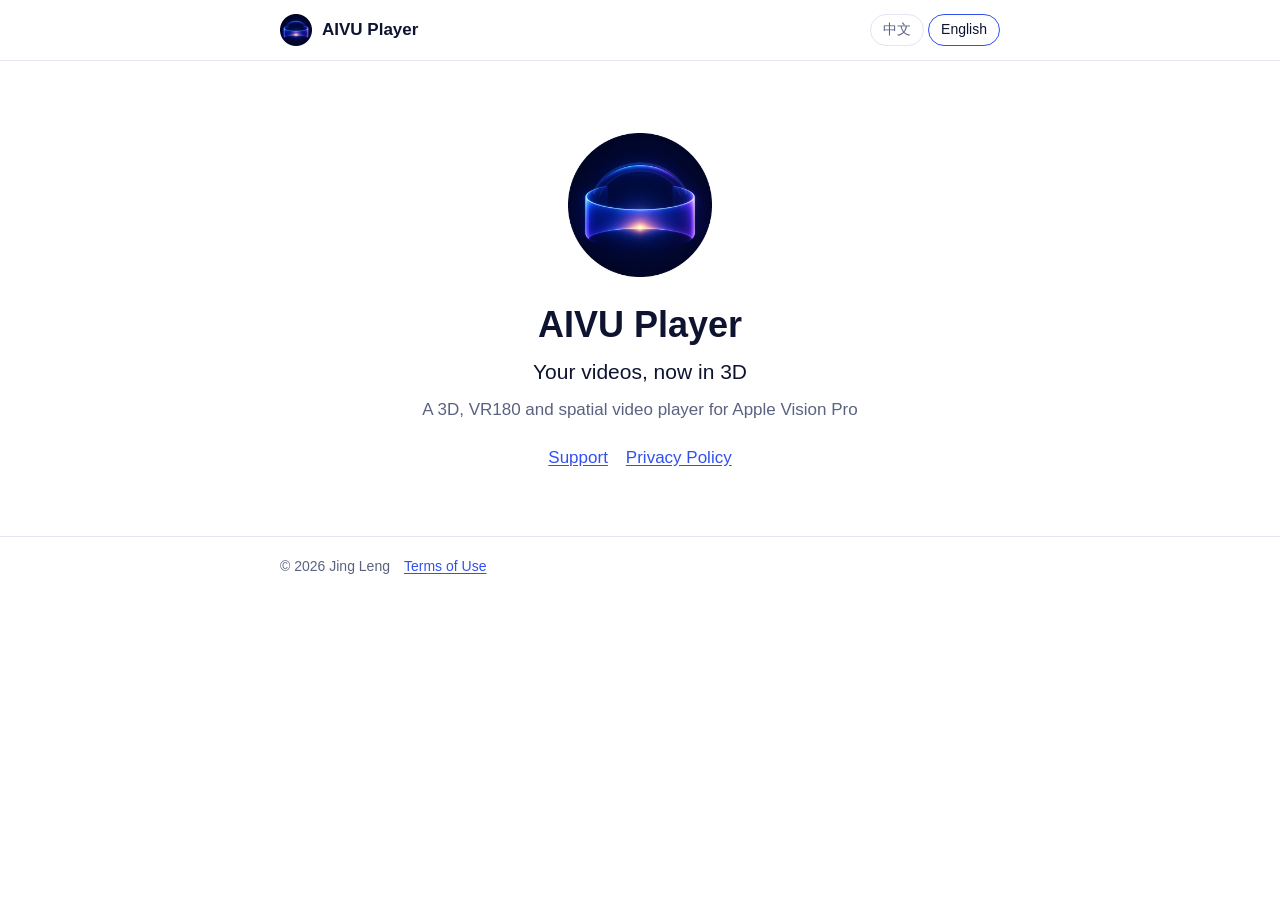
==== index.html @ 87a08cef "Hoho 3D Player website: privacy policy and support pages Static bilingual (Chinese/English) pages fo" ====
<!doctype html>
<html lang="en">
<head>
  <meta charset="utf-8">
  <meta name="viewport" content="width=device-width, initial-scale=1">
  <meta name="color-scheme" content="light dark">
  <title>AIVU Player — Your Videos, Now in 3D</title>
  <meta name="description" content="A 3D, VR180 and spatial video player for Apple Vision Pro. Apple Vision Pro 上的 3D、VR180 与空间视频播放器。">
  <link rel="icon" href="favicon.png">
  <link rel="apple-touch-icon" href="assets/apple-touch-icon.png">
  <link rel="stylesheet" href="assets/style.css">
  <script src="assets/lang.js"></script>
</head>
<body>
  <header class="site">
    <div class="wrap">
      <a class="brand" href="./"><img src="assets/icon.png" alt="">AIVU Player</a>
      <div class="lang" role="group" aria-label="Language">
        <button type="button" data-set-lang="zh">中文</button>
        <button type="button" data-set-lang="en">English</button>
      </div>
    </div>
  </header>

  <main class="wrap">
    <section class="hero">
      <img src="assets/icon.png" alt="AIVU Player">
      <h1>AIVU Player</h1>
      <p class="tagline" data-l="zh" lang="zh-Hans">你的片库，全都能看 3D</p>
      <p class="tagline" data-l="en" lang="en">Your videos, now in 3D</p>
      <p class="sub" data-l="zh" lang="zh-Hans">Apple Vision Pro 上的 3D、VR180 与空间视频播放器</p>
      <p class="sub" data-l="en" lang="en">A 3D, VR180 and spatial video player for Apple Vision Pro</p>
      <div class="links">
        <a href="support/"><span data-l="zh">支持</span><span data-l="en">Support</span></a>
        <a href="privacy/"><span data-l="zh">隐私政策</span><span data-l="en">Privacy Policy</span></a>
      </div>
    </section>
  </main>

  <footer class="site">
    <div class="wrap">
      <span>© 2026 Jing Leng</span>
      <a href="https://www.apple.com/legal/internet-services/itunes/dev/stdeula/"><span data-l="zh">使用条款</span><span data-l="en">Terms of Use</span></a>
    </div>
  </footer>
</body>
</html>
---- assets/style.css ----
/* AIVU Player site: privacy policy and support. Colours follow the app icon (navy, electric blue). */
:root {
  --bg: #ffffff;
  --surface: #f3f5fb;
  --text: #0e1330;
  --muted: #5a6280;
  --accent: #3150f0;
  --line: #e2e6f1;
  color-scheme: light dark;
}
@media (prefers-color-scheme: dark) {
  :root {
    --bg: #070b1f;
    --surface: #10163a;
    --text: #e9ecf8;
    --muted: #9ba4c6;
    --accent: #88a2ff;
    --line: #1f2852;
  }
}

* { box-sizing: border-box; }
html { -webkit-text-size-adjust: 100%; }
body {
  margin: 0;
  background: var(--bg);
  color: var(--text);
  font: 17px/1.65 -apple-system, BlinkMacSystemFont, "SF Pro Text", "PingFang SC", "Hiragino Sans GB",
    "Helvetica Neue", Arial, sans-serif;
}
a { color: var(--accent); text-underline-offset: 2px; }
.wrap { max-width: 760px; margin: 0 auto; padding: 0 20px; }

header.site { border-bottom: 1px solid var(--line); }
header.site .wrap {
  display: flex; align-items: center; justify-content: space-between; gap: 12px;
  padding-top: 14px; padding-bottom: 14px;
}
.brand { display: flex; align-items: center; gap: 10px; color: var(--text); text-decoration: none; font-weight: 600; }
.brand img { width: 32px; height: 32px; }

.lang { display: flex; gap: 4px; }
.lang button {
  font: inherit; font-size: 14px; color: var(--muted); background: transparent;
  border: 1px solid var(--line); border-radius: 999px; padding: 3px 12px; cursor: pointer;
}
.lang button[aria-pressed="true"] { color: var(--text); border-color: var(--accent); }

main.wrap { padding-top: 32px; padding-bottom: 48px; }
h1 { font-size: 30px; line-height: 1.25; margin: 0 0 8px; }
h2 { font-size: 20px; line-height: 1.35; margin: 32px 0 8px; }
p { margin: 0 0 14px; }
ul { margin: 0 0 14px; padding-left: 22px; }
li { margin-bottom: 8px; }
.meta { color: var(--muted); font-size: 15px; margin-bottom: 24px; }
.summary { background: var(--surface); border-radius: 14px; padding: 16px 18px; }
.faq dt { font-weight: 600; margin-top: 20px; }
.faq dd { margin: 6px 0 0; }

.hero { text-align: center; padding: 40px 0 16px; }
.hero img { width: 144px; height: 144px; }
.hero h1 { font-size: 36px; margin-top: 16px; }
.hero .tagline { font-size: 21px; margin: 8px 0 6px; }
.hero .sub { color: var(--muted); }
.links { display: flex; justify-content: center; gap: 18px; flex-wrap: wrap; margin-top: 20px; }

footer.site { border-top: 1px solid var(--line); color: var(--muted); font-size: 14px; }
footer.site .wrap { padding-top: 18px; padding-bottom: 36px; display: flex; gap: 14px; flex-wrap: wrap; }

/* With JavaScript the page shows one language (browser default, switchable); without it, both. */
html[data-lang="zh"] [data-l="en"],
html[data-lang="en"] [data-l="zh"] { display: none; }
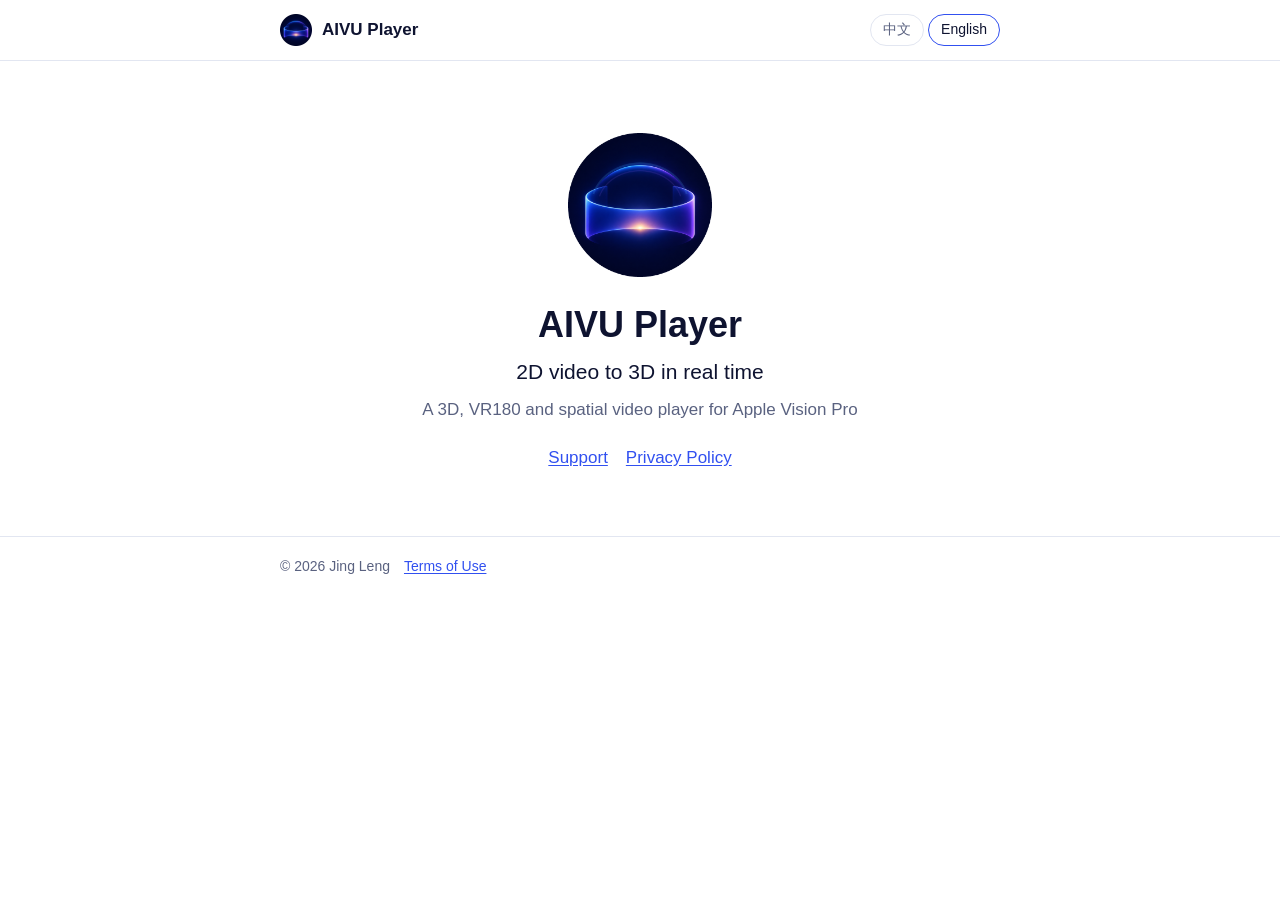
==== commit b37a58c2: "Privacy policy and support FAQ match Build 159 - Policy: network server search (Bonjour, port 445, n" ====
--- a/index.html
+++ b/index.html
@@ -4,7 +4,7 @@
   <meta charset="utf-8">
   <meta name="viewport" content="width=device-width, initial-scale=1">
   <meta name="color-scheme" content="light dark">
-  <title>AIVU Player — Your Videos, Now in 3D</title>
+  <title>AIVU Player — 2D Video to 3D in Real Time</title>
   <meta name="description" content="A 3D, VR180 and spatial video player for Apple Vision Pro. Apple Vision Pro 上的 3D、VR180 与空间视频播放器。">
   <link rel="icon" href="favicon.png">
   <link rel="apple-touch-icon" href="assets/apple-touch-icon.png">
@@ -26,8 +26,8 @@
     <section class="hero">
       <img src="assets/icon.png" alt="AIVU Player">
       <h1>AIVU Player</h1>
-      <p class="tagline" data-l="zh" lang="zh-Hans">你的片库，全都能看 3D</p>
-      <p class="tagline" data-l="en" lang="en">Your videos, now in 3D</p>
+      <p class="tagline" data-l="zh" lang="zh-Hans">普通视频，实时变 3D</p>
+      <p class="tagline" data-l="en" lang="en">2D video to 3D in real time</p>
       <p class="sub" data-l="zh" lang="zh-Hans">Apple Vision Pro 上的 3D、VR180 与空间视频播放器</p>
       <p class="sub" data-l="en" lang="en">A 3D, VR180 and spatial video player for Apple Vision Pro</p>
       <div class="links">
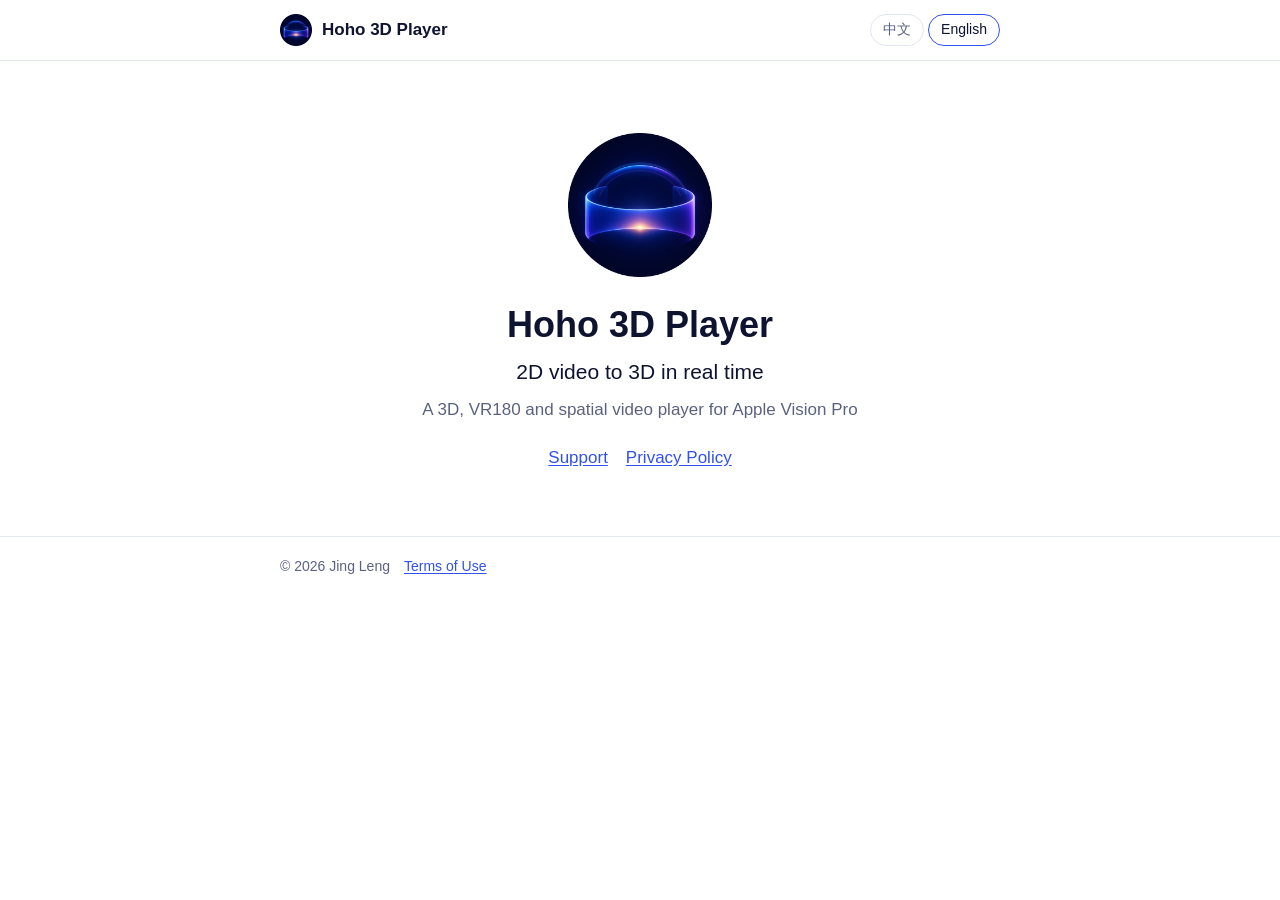
==== commit 1e369f13: "Rename the app to Hoho 3D Player - Every page title, heading and description: Hoho 3D Player becomes" ====
--- a/index.html
+++ b/index.html
@@ -4,7 +4,7 @@
   <meta charset="utf-8">
   <meta name="viewport" content="width=device-width, initial-scale=1">
   <meta name="color-scheme" content="light dark">
-  <title>AIVU Player — 2D Video to 3D in Real Time</title>
+  <title>Hoho 3D Player — 2D Video to 3D in Real Time</title>
   <meta name="description" content="A 3D, VR180 and spatial video player for Apple Vision Pro. Apple Vision Pro 上的 3D、VR180 与空间视频播放器。">
   <link rel="icon" href="favicon.png">
   <link rel="apple-touch-icon" href="assets/apple-touch-icon.png">
@@ -14,7 +14,7 @@
 <body>
   <header class="site">
     <div class="wrap">
-      <a class="brand" href="./"><img src="assets/icon.png" alt="">AIVU Player</a>
+      <a class="brand" href="./"><img src="assets/icon.png" alt="">Hoho 3D Player</a>
       <div class="lang" role="group" aria-label="Language">
         <button type="button" data-set-lang="zh">中文</button>
         <button type="button" data-set-lang="en">English</button>
@@ -24,8 +24,8 @@
 
   <main class="wrap">
     <section class="hero">
-      <img src="assets/icon.png" alt="AIVU Player">
-      <h1>AIVU Player</h1>
+      <img src="assets/icon.png" alt="Hoho 3D Player">
+      <h1>Hoho 3D Player</h1>
       <p class="tagline" data-l="zh" lang="zh-Hans">普通视频，实时变 3D</p>
       <p class="tagline" data-l="en" lang="en">2D video to 3D in real time</p>
       <p class="sub" data-l="zh" lang="zh-Hans">Apple Vision Pro 上的 3D、VR180 与空间视频播放器</p>
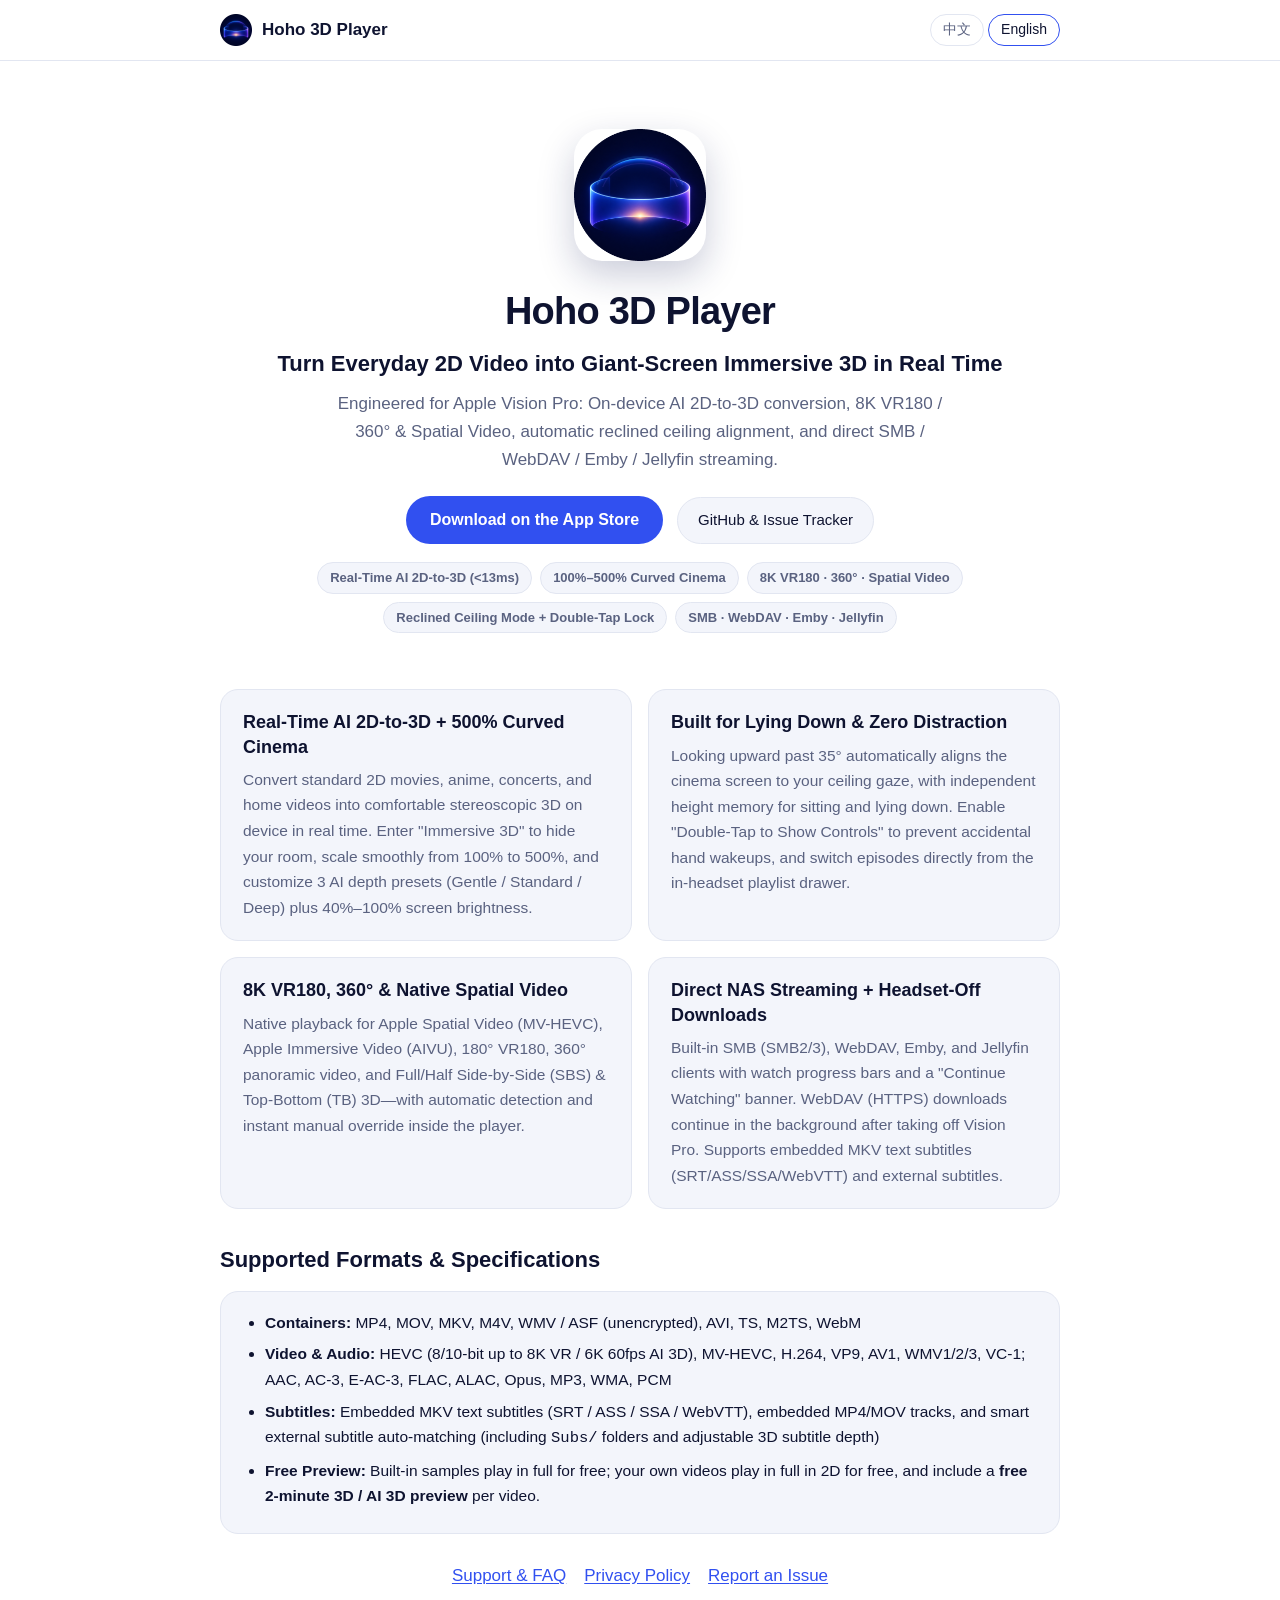
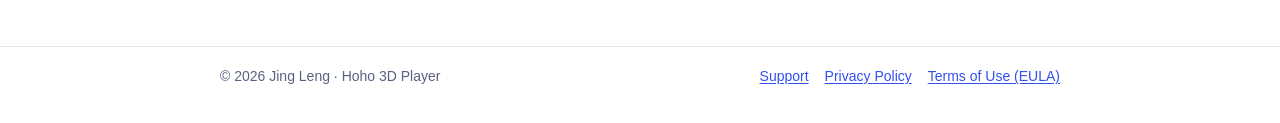
==== commit 1dae359f: "Upgrade official GitHub showcase README, bilingual homepage, and v1.0.5 support FAQ" ====
--- a/index.html
+++ b/index.html
@@ -4,8 +4,8 @@
   <meta charset="utf-8">
   <meta name="viewport" content="width=device-width, initial-scale=1">
   <meta name="color-scheme" content="light dark">
-  <title>Hoho 3D Player — 2D Video to 3D in Real Time</title>
-  <meta name="description" content="A 3D, VR180 and spatial video player for Apple Vision Pro. Apple Vision Pro 上的 3D、VR180 与空间视频播放器。">
+  <title>Hoho 3D Player — Real-Time AI 2D-to-3D &amp; 8K VR180 for Apple Vision Pro</title>
+  <meta name="description" content="Turn everyday 2D videos into giant-screen Immersive 3D in real time, and stream 8K VR180 or Spatial Video from NAS, Emby &amp; Jellyfin on Apple Vision Pro. 普通 2D 视频实时转 500% 巨幕沉浸 3D，躺平直连 NAS 畅享 8K VR180。">
   <link rel="icon" href="favicon.png">
   <link rel="apple-touch-icon" href="assets/apple-touch-icon.png">
   <link rel="stylesheet" href="assets/style.css">
@@ -26,21 +26,115 @@
     <section class="hero">
       <img src="assets/icon.png" alt="Hoho 3D Player">
       <h1>Hoho 3D Player</h1>
-      <p class="tagline" data-l="zh" lang="zh-Hans">普通视频，实时变 3D</p>
-      <p class="tagline" data-l="en" lang="en">2D video to 3D in real time</p>
-      <p class="sub" data-l="zh" lang="zh-Hans">Apple Vision Pro 上的 3D、VR180 与空间视频播放器</p>
-      <p class="sub" data-l="en" lang="en">A 3D, VR180 and spatial video player for Apple Vision Pro</p>
-      <div class="links">
-        <a href="support/"><span data-l="zh">支持</span><span data-l="en">Support</span></a>
-        <a href="privacy/"><span data-l="zh">隐私政策</span><span data-l="en">Privacy Policy</span></a>
+      <p class="tagline" data-l="zh" lang="zh-Hans">普通 2D 视频，实时变 500% 巨幕沉浸 3D</p>
+      <p class="tagline" data-l="en" lang="en">Turn Everyday 2D Video into Giant-Screen Immersive 3D in Real Time</p>
+      <p class="sub" data-l="zh" lang="zh-Hans">专为 Apple Vision Pro 原生打造：端侧 AI 实时 2D 转 3D、8K VR180 / 360° 全景、原生空间视频、躺姿天花板自适应对齐，以及 SMB / WebDAV / Emby / Jellyfin 局域网直连。</p>
+      <p class="sub" data-l="en" lang="en">Engineered for Apple Vision Pro: On-device AI 2D-to-3D conversion, 8K VR180 / 360° &amp; Spatial Video, automatic reclined ceiling alignment, and direct SMB / WebDAV / Emby / Jellyfin streaming.</p>
+
+      <div class="cta-row">
+        <a class="btn-primary" href="https://apps.apple.com/app/id6816199461">
+          <span data-l="zh">在 App Store 下载</span>
+          <span data-l="en">Download on the App Store</span>
+        </a>
+        <a class="btn-secondary" href="https://github.com/dvbs2000/hoho-player">
+          <span data-l="zh">GitHub 主页与反馈</span>
+          <span data-l="en">GitHub &amp; Issue Tracker</span>
+        </a>
+      </div>
+
+      <div class="badges" data-l="zh">
+        <span class="badge">端侧 AI 实时 2D 转 3D (&lt;13ms)</span>
+        <span class="badge">100%–500% 微曲环抱巨幕</span>
+        <span class="badge">8K VR180 · 360° · 空间视频</span>
+        <span class="badge">躺平自动贴合视线 + 双击防误触</span>
+        <span class="badge">SMB · WebDAV · Emby · Jellyfin</span>
+      </div>
+      <div class="badges" data-l="en">
+        <span class="badge">Real-Time AI 2D-to-3D (&lt;13ms)</span>
+        <span class="badge">100%–500% Curved Cinema</span>
+        <span class="badge">8K VR180 · 360° · Spatial Video</span>
+        <span class="badge">Reclined Ceiling Mode + Double-Tap Lock</span>
+        <span class="badge">SMB · WebDAV · Emby · Jellyfin</span>
       </div>
     </section>
+
+    <section data-l="zh" lang="zh-Hans">
+      <div class="grid">
+        <div class="card">
+          <h3>AI 实时 2D 转 3D + 500% 环抱巨幕</h3>
+          <p>无需提前转码，在设备端将普通 2D 电影、番剧、演唱会、家庭录像实时转为自然舒适的立体 3D。开启「3D 沉浸」自动隐藏现实房间，支持 100%–500% 线性无级缩放、三档景深强度（柔和 / 标准 / 深邃）与 40%–100% 屏幕亮度调节。</p>
+        </div>
+        <div class="card">
+          <h3>专为「躺平看片」打磨的零打扰操控</h3>
+          <p>仰视超过 35° 自动将巨幕贴合天花板视线，坐姿与躺姿高度独立记忆；重置视角保留画面缩放；支持开启「双击唤醒控制面板」防止手放被子上误触弹窗，并在沉浸空间内提供选集抽屉与进度条缩略图预览。</p>
+        </div>
+        <div class="card">
+          <h3>8K VR180、360° 全景与原生空间视频</h3>
+          <p>全制式原生支持 Apple 空间视频 (MV-HEVC)、Apple 沉浸视频 (AIVU)、180° VR180、360° 全景以及全宽/半宽左右 (SBS) 与上下 (TB) 3D 视频，自动识别并支持播放器内一键手动切换与左右眼互换。</p>
+        </div>
+        <div class="card">
+          <h3>NAS 私人影院直连 + 摘下头显后台下载</h3>
+          <p>内置 SMB (SMB2/3)、WebDAV、Emby 与 Jellyfin 客户端，支持观看进度条与「继续观看」横幅。WebDAV (HTTPS) 下载在摘下 Vision Pro 后依然后台续传；直接读取 MKV 内嵌文本字幕 (SRT/ASS/SSA/WebVTT) 与外挂字幕。</p>
+        </div>
+      </div>
+
+      <h2>支持格式与技术规格</h2>
+      <div class="spec-list">
+        <ul>
+          <li><strong>视频容器：</strong>MP4、MOV、MKV、M4V、WMV / ASF（无 DRM 加密）、AVI、TS、M2TS、WebM</li>
+          <li><strong>视频与音频：</strong>HEVC (8/10-bit 最高 8K VR / 6K 60fps AI 3D)、MV-HEVC、H.264、VP9、AV1、WMV1/2/3、VC-1；AAC、AC-3、E-AC-3、FLAC、ALAC、Opus、MP3、WMA、PCM</li>
+          <li><strong>字幕支持：</strong>MKV 内嵌文本字幕（SRT / ASS / SSA / WebVTT）、MP4/MOV 内嵌字幕，以及外挂字幕自动匹配（含 <code>Subs/</code> 子目录与 3D 字幕出屏深度调节）</li>
+          <li><strong>免费体验：</strong>内置示例视频完全免费；所有个人视频 2D 播放完全免费，且每个视频均含 <strong>前 2 分钟 3D / AI 3D 免费预览</strong>。</li>
+        </ul>
+      </div>
+    </section>
+
+    <section data-l="en" lang="en">
+      <div class="grid">
+        <div class="card">
+          <h3>Real-Time AI 2D-to-3D + 500% Curved Cinema</h3>
+          <p>Convert standard 2D movies, anime, concerts, and home videos into comfortable stereoscopic 3D on device in real time. Enter "Immersive 3D" to hide your room, scale smoothly from 100% to 500%, and customize 3 AI depth presets (Gentle / Standard / Deep) plus 40%–100% screen brightness.</p>
+        </div>
+        <div class="card">
+          <h3>Built for Lying Down &amp; Zero Distraction</h3>
+          <p>Looking upward past 35° automatically aligns the cinema screen to your ceiling gaze, with independent height memory for sitting and lying down. Enable "Double-Tap to Show Controls" to prevent accidental hand wakeups, and switch episodes directly from the in-headset playlist drawer.</p>
+        </div>
+        <div class="card">
+          <h3>8K VR180, 360° &amp; Native Spatial Video</h3>
+          <p>Native playback for Apple Spatial Video (MV-HEVC), Apple Immersive Video (AIVU), 180° VR180, 360° panoramic video, and Full/Half Side-by-Side (SBS) &amp; Top-Bottom (TB) 3D—with automatic detection and instant manual override inside the player.</p>
+        </div>
+        <div class="card">
+          <h3>Direct NAS Streaming + Headset-Off Downloads</h3>
+          <p>Built-in SMB (SMB2/3), WebDAV, Emby, and Jellyfin clients with watch progress bars and a "Continue Watching" banner. WebDAV (HTTPS) downloads continue in the background after taking off Vision Pro. Supports embedded MKV text subtitles (SRT/ASS/SSA/WebVTT) and external subtitles.</p>
+        </div>
+      </div>
+
+      <h2>Supported Formats &amp; Specifications</h2>
+      <div class="spec-list">
+        <ul>
+          <li><strong>Containers:</strong> MP4, MOV, MKV, M4V, WMV / ASF (unencrypted), AVI, TS, M2TS, WebM</li>
+          <li><strong>Video &amp; Audio:</strong> HEVC (8/10-bit up to 8K VR / 6K 60fps AI 3D), MV-HEVC, H.264, VP9, AV1, WMV1/2/3, VC-1; AAC, AC-3, E-AC-3, FLAC, ALAC, Opus, MP3, WMA, PCM</li>
+          <li><strong>Subtitles:</strong> Embedded MKV text subtitles (SRT / ASS / SSA / WebVTT), embedded MP4/MOV tracks, and smart external subtitle auto-matching (including <code>Subs/</code> folders and adjustable 3D subtitle depth)</li>
+          <li><strong>Free Preview:</strong> Built-in samples play in full for free; your own videos play in full in 2D for free, and include a <strong>free 2-minute 3D / AI 3D preview</strong> per video.</li>
+        </ul>
+      </div>
+    </section>
+
+    <div class="links">
+      <a href="support/"><span data-l="zh">支持与常见问题 (FAQ)</span><span data-l="en">Support &amp; FAQ</span></a>
+      <a href="privacy/"><span data-l="zh">隐私政策</span><span data-l="en">Privacy Policy</span></a>
+      <a href="https://github.com/dvbs2000/hoho-player/issues"><span data-l="zh">问题反馈 (GitHub Issues)</span><span data-l="en">Report an Issue</span></a>
+    </div>
   </main>
 
   <footer class="site">
     <div class="wrap">
-      <span>© 2026 Jing Leng</span>
-      <a href="https://www.apple.com/legal/internet-services/itunes/dev/stdeula/"><span data-l="zh">使用条款</span><span data-l="en">Terms of Use</span></a>
+      <span>© 2026 Jing Leng · Hoho 3D Player</span>
+      <div class="footer-links">
+        <a href="support/"><span data-l="zh">支持</span><span data-l="en">Support</span></a>
+        <a href="privacy/"><span data-l="zh">隐私政策</span><span data-l="en">Privacy Policy</span></a>
+        <a href="https://www.apple.com/legal/internet-services/itunes/dev/stdeula/"><span data-l="zh">使用条款 (EULA)</span><span data-l="en">Terms of Use (EULA)</span></a>
+      </div>
     </div>
   </footer>
 </body>
--- a/assets/style.css
+++ b/assets/style.css
@@ -1,10 +1,11 @@
-/* AIVU Player site: privacy policy and support. Colours follow the app icon (navy, electric blue). */
+/* Hoho 3D Player site: homepage, privacy policy and support. Colours follow the app icon (navy, electric blue). */
 :root {
   --bg: #ffffff;
   --surface: #f3f5fb;
   --text: #0e1330;
   --muted: #5a6280;
   --accent: #3150f0;
+  --accent-hover: #213ed6;
   --line: #e2e6f1;
   color-scheme: light dark;
 }
@@ -15,6 +16,7 @@
     --text: #e9ecf8;
     --muted: #9ba4c6;
     --accent: #88a2ff;
+    --accent-hover: #a5b9ff;
     --line: #1f2852;
   }
 }
@@ -29,7 +31,7 @@
     "Helvetica Neue", Arial, sans-serif;
 }
 a { color: var(--accent); text-underline-offset: 2px; }
-.wrap { max-width: 760px; margin: 0 auto; padding: 0 20px; }
+.wrap { max-width: 880px; margin: 0 auto; padding: 0 20px; }
 
 header.site { border-bottom: 1px solid var(--line); }
 header.site .wrap {
@@ -37,7 +39,7 @@
   padding-top: 14px; padding-bottom: 14px;
 }
 .brand { display: flex; align-items: center; gap: 10px; color: var(--text); text-decoration: none; font-weight: 600; }
-.brand img { width: 32px; height: 32px; }
+.brand img { width: 32px; height: 32px; border-radius: 8px; }
 
 .lang { display: flex; gap: 4px; }
 .lang button {
@@ -46,9 +48,10 @@
 }
 .lang button[aria-pressed="true"] { color: var(--text); border-color: var(--accent); }
 
-main.wrap { padding-top: 32px; padding-bottom: 48px; }
+main.wrap { padding-top: 32px; padding-bottom: 56px; }
 h1 { font-size: 30px; line-height: 1.25; margin: 0 0 8px; }
-h2 { font-size: 20px; line-height: 1.35; margin: 32px 0 8px; }
+h2 { font-size: 22px; line-height: 1.35; margin: 36px 0 12px; }
+h3 { font-size: 18px; line-height: 1.35; margin: 0 0 8px; }
 p { margin: 0 0 14px; }
 ul { margin: 0 0 14px; padding-left: 22px; }
 li { margin-bottom: 8px; }
@@ -57,15 +60,62 @@
 .faq dt { font-weight: 600; margin-top: 20px; }
 .faq dd { margin: 6px 0 0; }
 
-.hero { text-align: center; padding: 40px 0 16px; }
-.hero img { width: 144px; height: 144px; }
-.hero h1 { font-size: 36px; margin-top: 16px; }
-.hero .tagline { font-size: 21px; margin: 8px 0 6px; }
-.hero .sub { color: var(--muted); }
-.links { display: flex; justify-content: center; gap: 18px; flex-wrap: wrap; margin-top: 20px; }
+.hero { text-align: center; padding: 36px 0 24px; }
+.hero img { width: 132px; height: 132px; border-radius: 28px; box-shadow: 0 14px 36px rgba(17, 28, 88, 0.22); }
+.hero h1 { font-size: 38px; margin-top: 18px; letter-spacing: -0.02em; }
+.hero .tagline { font-size: 22px; font-weight: 600; margin: 10px 0 8px; }
+.hero .sub { color: var(--muted); max-width: 640px; margin: 0 auto 20px; }
+
+.cta-row { display: flex; justify-content: center; align-items: center; gap: 14px; flex-wrap: wrap; margin: 22px 0 18px; }
+.btn-primary {
+  display: inline-flex; align-items: center; gap: 8px;
+  background: #3150f0; color: #ffffff !important; text-decoration: none;
+  font-weight: 600; font-size: 16px; padding: 11px 24px; border-radius: 999px;
+  transition: transform 0.15s ease, opacity 0.15s ease;
+}
+.btn-primary:hover { opacity: 0.92; transform: translateY(-1px); }
+.btn-secondary {
+  display: inline-flex; align-items: center; gap: 6px;
+  background: var(--surface); color: var(--text) !important; text-decoration: none;
+  border: 1px solid var(--line); font-weight: 500; font-size: 15px; padding: 10px 20px; border-radius: 999px;
+}
+
+.badges { display: flex; justify-content: center; gap: 8px; flex-wrap: wrap; margin: 16px 0 8px; }
+.badge {
+  font-size: 13px; font-weight: 600; color: var(--muted);
+  background: var(--surface); border: 1px solid var(--line);
+  border-radius: 999px; padding: 4px 12px;
+}
+
+.grid {
+  display: grid;
+  grid-template-columns: repeat(auto-fit, minmax(320px, 1fr));
+  gap: 16px;
+  margin-top: 24px;
+}
+.card {
+  background: var(--surface);
+  border: 1px solid var(--line);
+  border-radius: 18px;
+  padding: 20px 22px;
+}
+.card p { color: var(--muted); font-size: 15.5px; margin-bottom: 0; }
+
+.spec-list {
+  background: var(--surface);
+  border: 1px solid var(--line);
+  border-radius: 18px;
+  padding: 18px 22px;
+  margin-top: 16px;
+}
+.spec-list ul { margin: 0; }
+.spec-list li { font-size: 15.5px; margin-bottom: 6px; }
+
+.links { display: flex; justify-content: center; gap: 18px; flex-wrap: wrap; margin-top: 28px; }
 
 footer.site { border-top: 1px solid var(--line); color: var(--muted); font-size: 14px; }
-footer.site .wrap { padding-top: 18px; padding-bottom: 36px; display: flex; gap: 14px; flex-wrap: wrap; }
+footer.site .wrap { padding-top: 18px; padding-bottom: 36px; display: flex; justify-content: space-between; gap: 14px; flex-wrap: wrap; }
+footer.site .footer-links { display: flex; gap: 16px; flex-wrap: wrap; }
 
 /* With JavaScript the page shows one language (browser default, switchable); without it, both. */
 html[data-lang="zh"] [data-l="en"],
